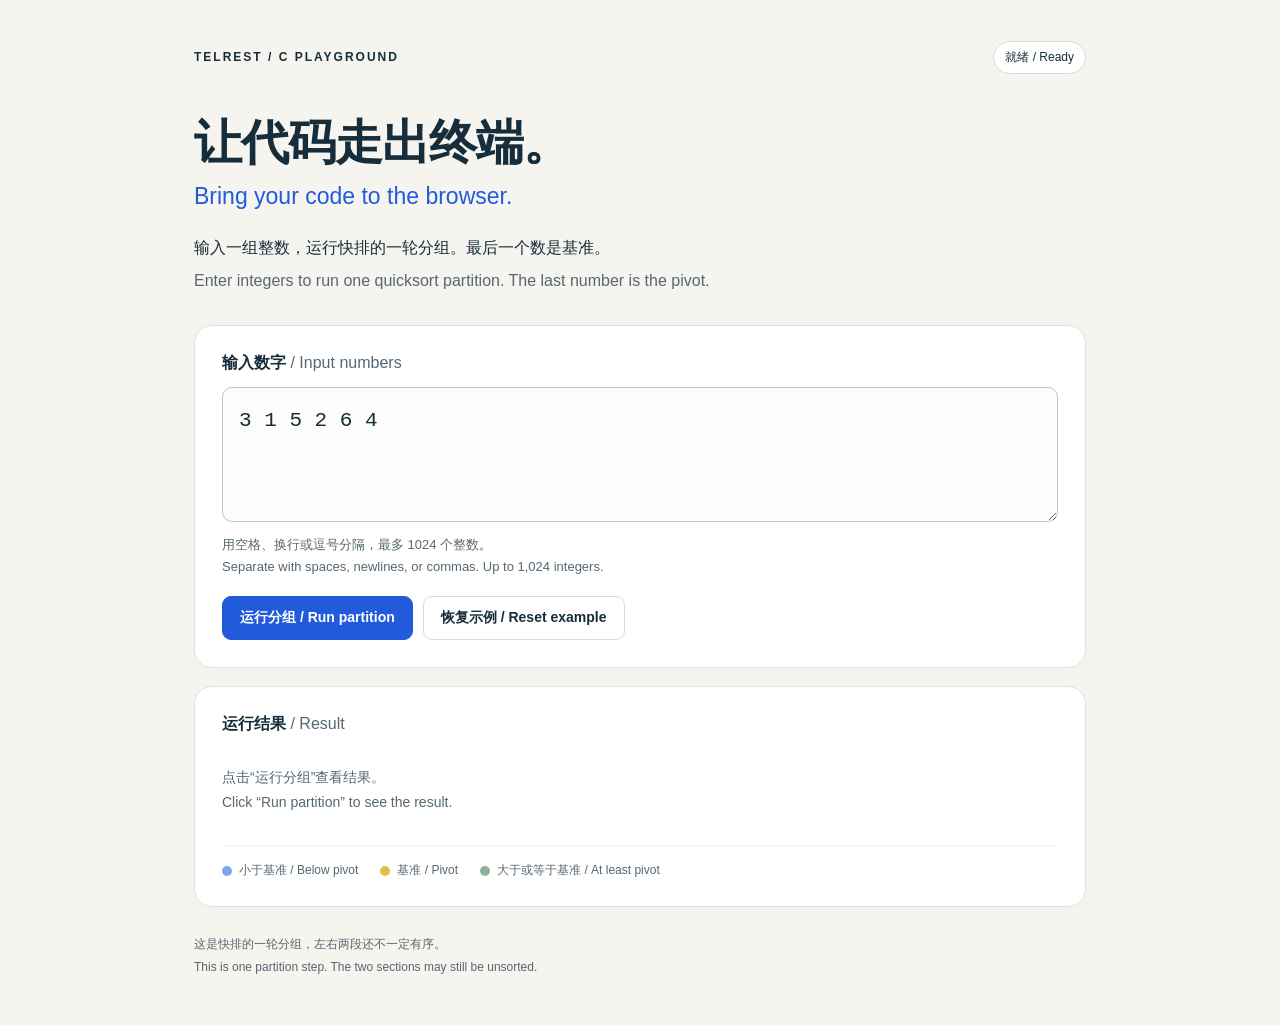
==== index.html @ 0d6974fc "Publish C partition playground with WebAssembly" ====
<!doctype html>
<html lang="zh-CN">
<head>
  <meta charset="utf-8">
  <meta name="viewport" content="width=device-width, initial-scale=1">
  <meta name="description" content="输入数字，在浏览器中运行用 C 编写的快排分组函数。 Run a C partition function in your browser.">
  <title>C 分组实验 · Partition playground</title>
  <link rel="stylesheet" href="./style.css">
  <script defer src="./partition.js"></script>
  <script defer src="./app.js"></script>
</head>
<body>
  <main>
    <header>
      <p class="eyebrow">TELREST / C PLAYGROUND</p>
      <span id="status" class="status" role="status">加载中 / Loading</span>
    </header>
    <section class="intro">
      <h1>让代码走出终端。</h1>
      <p class="english-title">Bring your code to the browser.</p>
      <p>输入一组整数，运行快排的一轮分组。最后一个数是基准。</p>
      <p class="translation" lang="en">Enter integers to run one quicksort partition. The last number is the pivot.</p>
    </section>
    <section class="card" aria-labelledby="input-title">
      <form id="partition-form">
        <label id="input-title" for="numbers">输入数字 <span lang="en">/ Input numbers</span></label>
        <textarea id="numbers" name="numbers" rows="3" maxlength="20000" aria-describedby="input-hint" spellcheck="false">3 1 5 2 6 4</textarea>
        <p id="input-hint" class="hint">用空格、换行或逗号分隔，最多 1024 个整数。<br><span lang="en">Separate with spaces, newlines, or commas. Up to 1,024 integers.</span></p>
        <div class="actions">
          <button id="run" type="submit" disabled>运行分组 <span lang="en">/ Run partition</span></button>
          <button id="example" class="secondary" type="button">恢复示例 <span lang="en">/ Reset example</span></button>
        </div>
      </form>
      <p id="error" class="error" role="alert" hidden></p>
    </section>
    <section class="card output" aria-labelledby="result-title">
      <div class="section-heading">
        <h2 id="result-title">运行结果 <span lang="en">/ Result</span></h2>
        <span id="pivot-label" class="pivot-label" hidden></span>
      </div>
      <div id="result" class="numbers" role="status" aria-live="polite">
        <p class="placeholder">点击“运行分组”查看结果。<br><span lang="en">Click “Run partition” to see the result.</span></p>
      </div>
      <p id="position" class="hint" hidden></p>
      <div class="legend" aria-label="颜色说明 / Color legend">
        <span><i class="dot left"></i>小于基准 / Below pivot</span>
        <span><i class="dot pivot"></i>基准 / Pivot</span>
        <span><i class="dot right"></i>大于或等于基准 / At least pivot</span>
      </div>
    </section>
    <footer>
      <p>这是快排的一轮分组，左右两段还不一定有序。</p>
      <p lang="en">This is one partition step. The two sections may still be unsorted.</p>
    </footer>
  </main>
</body>
</html>
---- style.css ----
:root { color-scheme: light; --ink: #162d3b; --muted: #566772; --paper: #f5f4ee; --blue: #215bdb; }
* { box-sizing: border-box; }
body { margin: 0; background: var(--paper); color: var(--ink); font-family: "Segoe UI", "Microsoft YaHei", sans-serif; }
main { max-width: 940px; margin: 0 auto; padding: 38px 24px 44px; }
header { display: flex; justify-content: space-between; align-items: center; gap: 14px; }
.eyebrow { font-size: 12px; font-weight: 700; letter-spacing: 2px; }
.status { font-size: 12px; border: 1px solid #d5dcd8; padding: 7px 11px; border-radius: 30px; background: #fff; }
.intro { padding: 35px 0 25px; }
h1 { font-size: clamp(30px, 5vw, 48px); letter-spacing: -1px; margin: 0 0 8px; }
.english-title { font-size: 23px; margin: 0 0 24px; color: var(--blue); }
.intro p:not(.english-title) { margin: 6px 0; line-height: 1.7; }
.translation, .hint, .placeholder, footer { color: var(--muted); }
.card { background: #fff; padding: 27px; border: 1px solid #e0e3dc; border-radius: 18px; margin-bottom: 18px; box-shadow: 0 5px 24px #162d3b04; }
label { display: block; font-weight: 650; margin-bottom: 13px; }
label span, h2 span { font-weight: 400; color: var(--muted); }
textarea { display: block; width: 100%; resize: vertical; min-height: 112px; padding: 16px; border: 1px solid #bbc6ce; background: #fcfcfa; border-radius: 10px; color: var(--ink); font: 21px/1.6 Consolas, monospace; }
textarea:focus-visible, button:focus-visible { outline: 3px solid #a5c0ff; outline-offset: 3px; }
.hint { font-size: 13px; line-height: 1.65; margin: 12px 0 19px; }
.actions { display: flex; flex-wrap: wrap; gap: 10px; }
button { border: 1px solid var(--blue); border-radius: 9px; padding: 12px 17px; background: var(--blue); color: white; font-size: 14px; font-weight: 600; cursor: pointer; }
button:hover:not(:disabled) { background: #1747af; }
button:disabled { opacity: .5; cursor: wait; }
button.secondary { background: white; border-color: #d4dce1; color: var(--ink); }
button.secondary:hover { background: #f2f5f7; }
.section-heading { display: flex; align-items: center; justify-content: space-between; flex-wrap: wrap; gap: 10px; }
h2 { margin: 0; font-size: 16px; }
.pivot-label { font-size: 12px; color: #655012; background: #fff3c2; padding: 6px 10px; border-radius: 7px; }
.numbers { display: flex; flex-wrap: wrap; align-items: center; gap: 9px; padding: 23px 0; min-height: 110px; }
.number { display: inline-flex; justify-content: center; align-items: center; min-width: 49px; min-height: 49px; padding: 8px 13px; border: 1px solid transparent; border-radius: 10px; font: 22px Consolas, monospace; overflow-wrap: anywhere; max-width: 100%; }
.number.left { background: #e8f0ff; border-color: #c9daff; color: #214887; }
.number.pivot { background: #fff0ac; border-color: #e6c94b; color: #51410e; font-weight: bold; }
.number.right { background: #eaf2ec; border-color: #ccdcd0; color: #2e5940; }
.placeholder { font-size: 14px; line-height: 1.8; margin: 0; }
.legend { border-top: 1px solid #edf0eb; padding-top: 16px; display: flex; flex-wrap: wrap; gap: 14px 22px; font-size: 12px; color: var(--muted); }
.legend span { display: inline-flex; align-items: center; gap: 7px; }
.dot { width: 10px; height: 10px; display: inline-block; border-radius: 50%; }
.dot.left { background: #7ea6ef; }.dot.pivot { background: #dec14b; }.dot.right { background: #8bb399; }
.error { color: #a32d2d; background: #fff2f1; border-radius: 8px; padding: 13px; font-size: 14px; line-height: 1.6; }
footer { padding-top: 6px; font-size: 12px; line-height: 1.6; } footer p { margin: 4px 0; }
[hidden] { display: none !important; }
@media (max-width: 540px) { main { padding: 22px 16px; }.card { padding: 20px; }.intro { padding-top: 27px; }.english-title { font-size: 18px; }.actions button { width: 100%; }.eyebrow { font-size: 10px; letter-spacing: 1px; }.status { font-size: 10px; } }
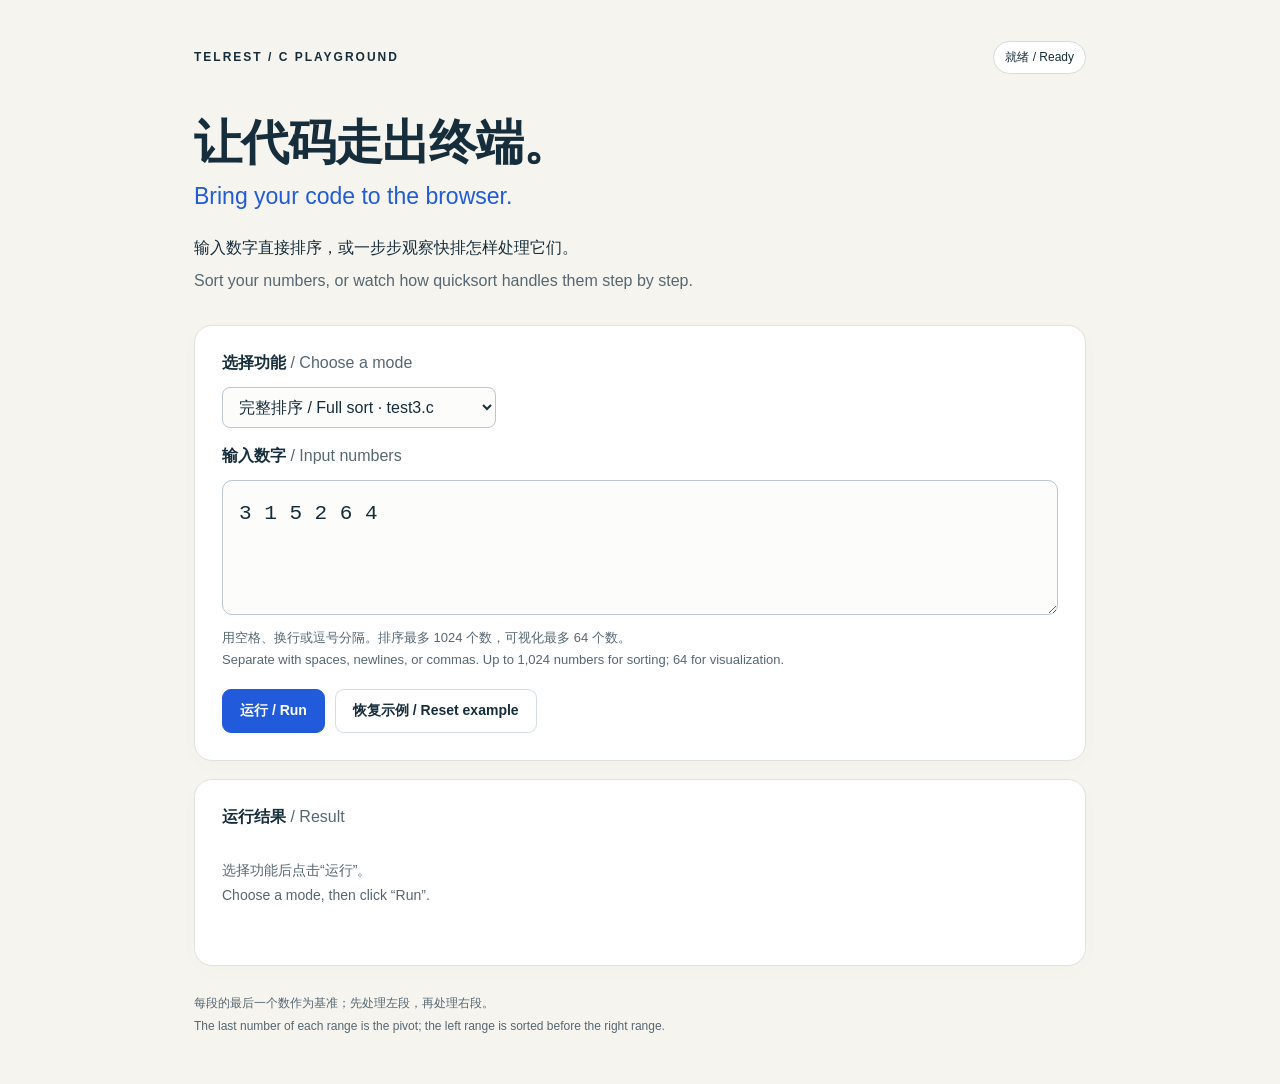
==== commit 33dafd6a: "Publish full sorting and interactive visualization" ====
--- a/index.html
+++ b/index.html
@@ -4,10 +4,10 @@
   <meta charset="utf-8">
   <meta name="viewport" content="width=device-width, initial-scale=1">
   <meta name="description" content="输入数字，在浏览器中运行用 C 编写的快排分组函数。 Run a C partition function in your browser.">
-  <title>C 分组实验 · Partition playground</title>
-  <link rel="stylesheet" href="./style.css">
-  <script defer src="./partition.js"></script>
-  <script defer src="./app.js"></script>
+  <title>快速排序——learning · Quicksort playground</title>
+  <link rel="stylesheet" href="./style.css?v=sort2">
+  <script defer src="./partition.js?v=sort2"></script>
+  <script defer src="./app.js?v=sort2"></script>
 </head>
 <body>
   <main>
@@ -18,16 +18,22 @@
     <section class="intro">
       <h1>让代码走出终端。</h1>
       <p class="english-title">Bring your code to the browser.</p>
-      <p>输入一组整数，运行快排的一轮分组。最后一个数是基准。</p>
-      <p class="translation" lang="en">Enter integers to run one quicksort partition. The last number is the pivot.</p>
+      <p>输入数字直接排序，或一步步观察快排怎样处理它们。</p>
+      <p class="translation" lang="en">Sort your numbers, or watch how quicksort handles them step by step.</p>
     </section>
     <section class="card" aria-labelledby="input-title">
       <form id="partition-form">
+        <label for="mode">选择功能 <span lang="en">/ Choose a mode</span></label>
+        <select id="mode" name="mode">
+          <option value="sort">完整排序 / Full sort · test3.c</option>
+          <option value="visual">排序过程 / Visualization · test4.c</option>
+          <option value="partition">一轮分组 / One partition</option>
+        </select>
         <label id="input-title" for="numbers">输入数字 <span lang="en">/ Input numbers</span></label>
         <textarea id="numbers" name="numbers" rows="3" maxlength="20000" aria-describedby="input-hint" spellcheck="false">3 1 5 2 6 4</textarea>
-        <p id="input-hint" class="hint">用空格、换行或逗号分隔，最多 1024 个整数。<br><span lang="en">Separate with spaces, newlines, or commas. Up to 1,024 integers.</span></p>
+        <p id="input-hint" class="hint">用空格、换行或逗号分隔。排序最多 1024 个数，可视化最多 64 个数。<br><span lang="en">Separate with spaces, newlines, or commas. Up to 1,024 numbers for sorting; 64 for visualization.</span></p>
         <div class="actions">
-          <button id="run" type="submit" disabled>运行分组 <span lang="en">/ Run partition</span></button>
+          <button id="run" type="submit" disabled>运行 <span lang="en">/ Run</span></button>
           <button id="example" class="secondary" type="button">恢复示例 <span lang="en">/ Reset example</span></button>
         </div>
       </form>
@@ -38,19 +44,35 @@
         <h2 id="result-title">运行结果 <span lang="en">/ Result</span></h2>
         <span id="pivot-label" class="pivot-label" hidden></span>
       </div>
+      <div id="playback" class="playback" hidden>
+        <div class="actions">
+          <button id="play" type="button">播放 / Play</button>
+          <button id="previous" class="secondary" type="button">上一步 / Previous</button>
+          <button id="next" class="secondary" type="button">下一步 / Next</button>
+          <button id="restart" class="secondary" type="button">从头查看 / Restart</button>
+        </div>
+        <label class="speed-label" for="speed">每步间隔 / Step interval
+          <select id="speed"><option value="1200">1.2 秒 / seconds</option><option value="600">0.6 秒 / seconds</option><option value="250">0.25 秒 / seconds</option></select>
+        </label>
+        <label for="timeline">查看步骤 / Browse steps</label>
+        <input id="timeline" type="range" min="0" max="1" value="0" step="1">
+        <p id="step-description" class="step-description" aria-live="polite"></p>
+        <div id="bars" class="bars" aria-label="排序柱状图 / Sorting bars"></div>
+        <p class="hint">柱高按这组数字的范围缩放，下方显示实际数值。每一步对应一次分组结束。<br><span lang="en">Bar heights are scaled to the input range; actual values appear below. Each intermediate step shows a completed partition.</span></p>
+      </div>
       <div id="result" class="numbers" role="status" aria-live="polite">
-        <p class="placeholder">点击“运行分组”查看结果。<br><span lang="en">Click “Run partition” to see the result.</span></p>
+        <p class="placeholder">选择功能后点击“运行”。<br><span lang="en">Choose a mode, then click “Run”.</span></p>
       </div>
       <p id="position" class="hint" hidden></p>
-      <div class="legend" aria-label="颜色说明 / Color legend">
+      <div id="legend" class="legend" aria-label="颜色说明 / Color legend" hidden>
         <span><i class="dot left"></i>小于基准 / Below pivot</span>
         <span><i class="dot pivot"></i>基准 / Pivot</span>
         <span><i class="dot right"></i>大于或等于基准 / At least pivot</span>
       </div>
     </section>
     <footer>
-      <p>这是快排的一轮分组，左右两段还不一定有序。</p>
-      <p lang="en">This is one partition step. The two sections may still be unsorted.</p>
+      <p>每段的最后一个数作为基准；先处理左段，再处理右段。</p>
+      <p lang="en">The last number of each range is the pivot; the left range is sorted before the right range.</p>
     </footer>
   </main>
 </body>
--- a/style.css
+++ b/style.css
@@ -15,11 +15,14 @@
 label span, h2 span { font-weight: 400; color: var(--muted); }
 textarea { display: block; width: 100%; resize: vertical; min-height: 112px; padding: 16px; border: 1px solid #bbc6ce; background: #fcfcfa; border-radius: 10px; color: var(--ink); font: 21px/1.6 Consolas, monospace; }
 textarea:focus-visible, button:focus-visible { outline: 3px solid #a5c0ff; outline-offset: 3px; }
+select { max-width: 100%; padding: 10px 12px; border: 1px solid #bbc6ce; border-radius: 8px; background: #fcfcfa; color: var(--ink); font: inherit; margin-bottom: 18px; }
+select:focus-visible, input:focus-visible { outline: 3px solid #a5c0ff; outline-offset: 3px; }
 .hint { font-size: 13px; line-height: 1.65; margin: 12px 0 19px; }
 .actions { display: flex; flex-wrap: wrap; gap: 10px; }
 button { border: 1px solid var(--blue); border-radius: 9px; padding: 12px 17px; background: var(--blue); color: white; font-size: 14px; font-weight: 600; cursor: pointer; }
 button:hover:not(:disabled) { background: #1747af; }
 button:disabled { opacity: .5; cursor: wait; }
+.playback button:disabled { cursor: default; }
 button.secondary { background: white; border-color: #d4dce1; color: var(--ink); }
 button.secondary:hover { background: #f2f5f7; }
 .section-heading { display: flex; align-items: center; justify-content: space-between; flex-wrap: wrap; gap: 10px; }
@@ -30,6 +33,18 @@
 .number.left { background: #e8f0ff; border-color: #c9daff; color: #214887; }
 .number.pivot { background: #fff0ac; border-color: #e6c94b; color: #51410e; font-weight: bold; }
 .number.right { background: #eaf2ec; border-color: #ccdcd0; color: #2e5940; }
+.number.neutral { background: #f0f2f4; border-color: #dce1e5; color: #64707b; }
+.number.sorted { background: #eaf2ec; border-color: #ccdcd0; color: #2e5940; }
+.playback { margin-top: 23px; }
+.speed-label { display: flex; align-items: center; flex-wrap: wrap; gap: 12px; margin-top: 20px; font-size: 13px; }
+.speed-label select { margin: 0; font-size: 13px; }
+#timeline { width: 100%; accent-color: var(--blue); cursor: pointer; }
+.step-description { min-height: 48px; font-size: 14px; line-height: 1.7; }
+.bars { display: flex; align-items: flex-end; gap: 6px; overflow-x: auto; padding: 12px 5px 8px; border-bottom: 1px solid #dce1e5; min-height: 198px; }
+.bar-column { flex: 1 0 30px; min-width: 30px; display: flex; flex-direction: column; justify-content: flex-end; align-items: center; }
+.bar-column span { font: 12px Consolas, monospace; max-width: 90px; overflow-wrap: anywhere; text-align: center; padding-top: 8px; }
+.bar { width: 100%; max-width: 65px; border-radius: 5px 5px 0 0; background: #c5cdd4; }
+.bar.left { background: #7ea6ef; }.bar.pivot { background: #dec14b; }.bar.right, .bar.sorted { background: #8bb399; }
 .placeholder { font-size: 14px; line-height: 1.8; margin: 0; }
 .legend { border-top: 1px solid #edf0eb; padding-top: 16px; display: flex; flex-wrap: wrap; gap: 14px 22px; font-size: 12px; color: var(--muted); }
 .legend span { display: inline-flex; align-items: center; gap: 7px; }
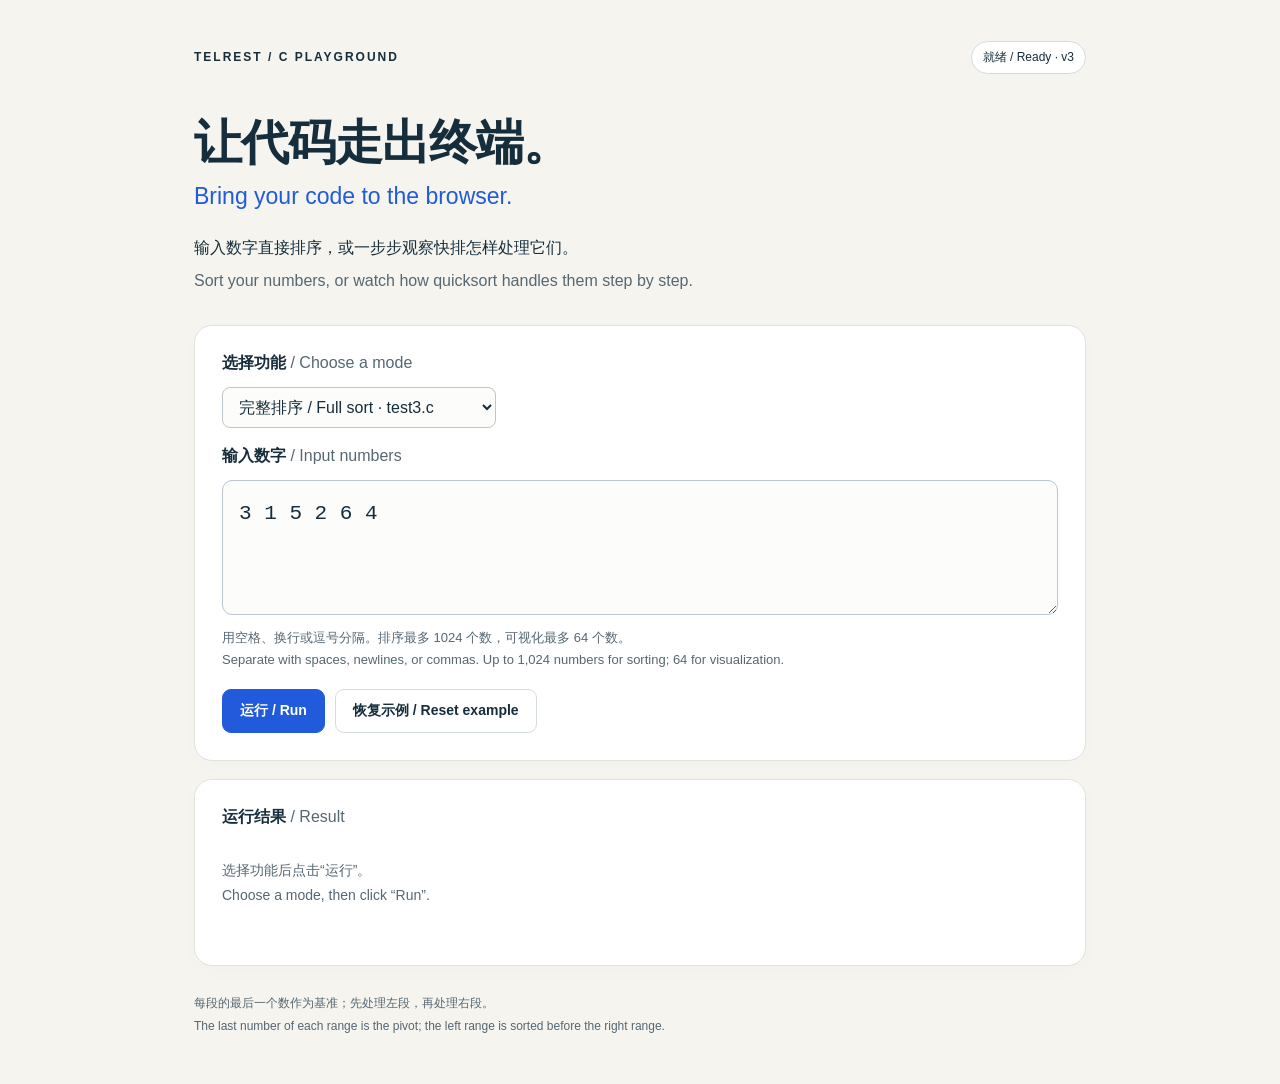
==== commit 00196ff1: "Publish full sorting and interactive visualization" ====
--- a/index.html
+++ b/index.html
@@ -5,15 +5,15 @@
   <meta name="viewport" content="width=device-width, initial-scale=1">
   <meta name="description" content="输入数字，在浏览器中运行用 C 编写的快排分组函数。 Run a C partition function in your browser.">
   <title>快速排序——learning · Quicksort playground</title>
-  <link rel="stylesheet" href="./style.css?v=sort2">
-  <script defer src="./partition.js?v=sort2"></script>
-  <script defer src="./app.js?v=sort2"></script>
+  <link rel="stylesheet" href="./style.css?v=sort3">
+  <script defer src="./partition.js?v=sort3"></script>
+  <script defer src="./app.js?v=sort3"></script>
 </head>
 <body>
   <main>
     <header>
       <p class="eyebrow">TELREST / C PLAYGROUND</p>
-      <span id="status" class="status" role="status">加载中 / Loading</span>
+      <span id="status" class="status" role="status">加载中 / Loading · v3</span>
     </header>
     <section class="intro">
       <h1>让代码走出终端。</h1>
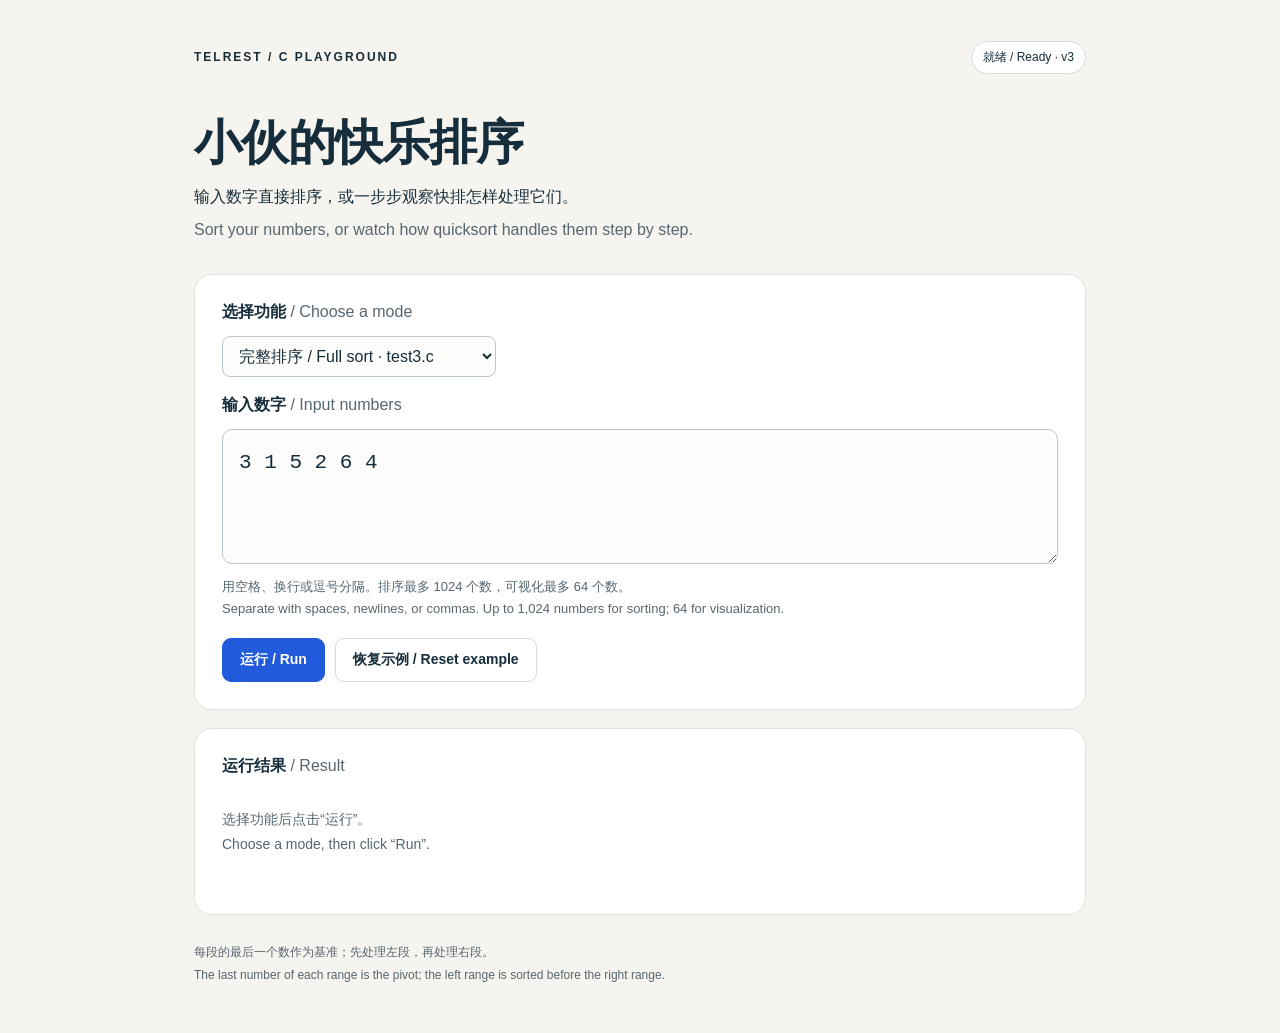
==== commit 27abbb25: "Update title and heading in index.html" ====
--- a/index.html
+++ b/index.html
@@ -16,8 +16,7 @@
       <span id="status" class="status" role="status">加载中 / Loading · v3</span>
     </header>
     <section class="intro">
-      <h1>让代码走出终端。</h1>
-      <p class="english-title">Bring your code to the browser.</p>
+      <h1>小伙的快乐排序</h1>
       <p>输入数字直接排序，或一步步观察快排怎样处理它们。</p>
       <p class="translation" lang="en">Sort your numbers, or watch how quicksort handles them step by step.</p>
     </section>
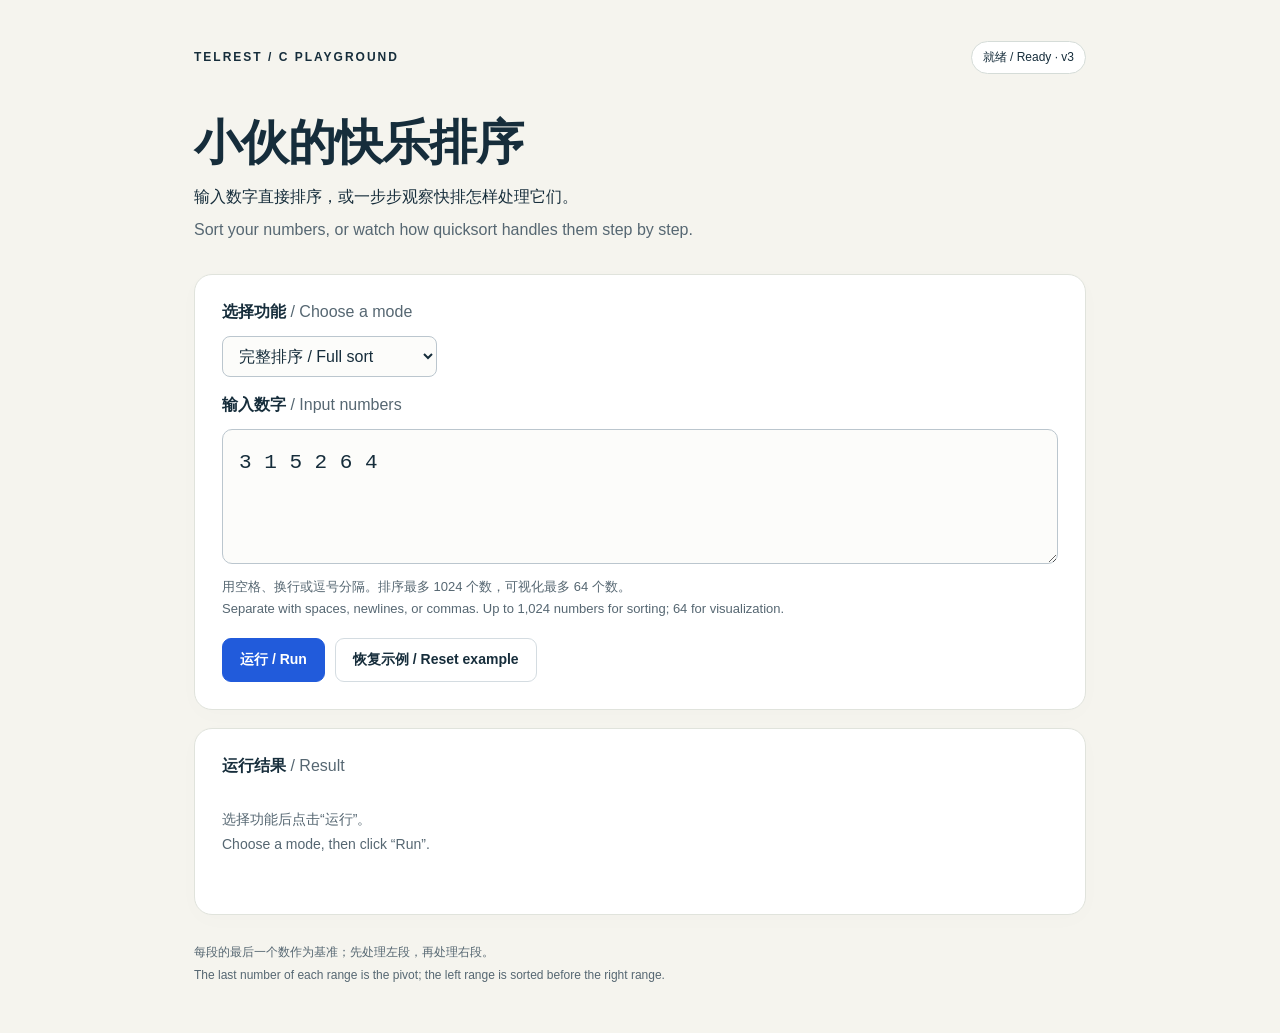
==== commit df70ecbb: "Remove file references from option values" ====
--- a/index.html
+++ b/index.html
@@ -24,8 +24,8 @@
       <form id="partition-form">
         <label for="mode">选择功能 <span lang="en">/ Choose a mode</span></label>
         <select id="mode" name="mode">
-          <option value="sort">完整排序 / Full sort · test3.c</option>
-          <option value="visual">排序过程 / Visualization · test4.c</option>
+          <option value="sort">完整排序 / Full sort </option>
+          <option value="visual">排序过程 / Visualization </option>
           <option value="partition">一轮分组 / One partition</option>
         </select>
         <label id="input-title" for="numbers">输入数字 <span lang="en">/ Input numbers</span></label>
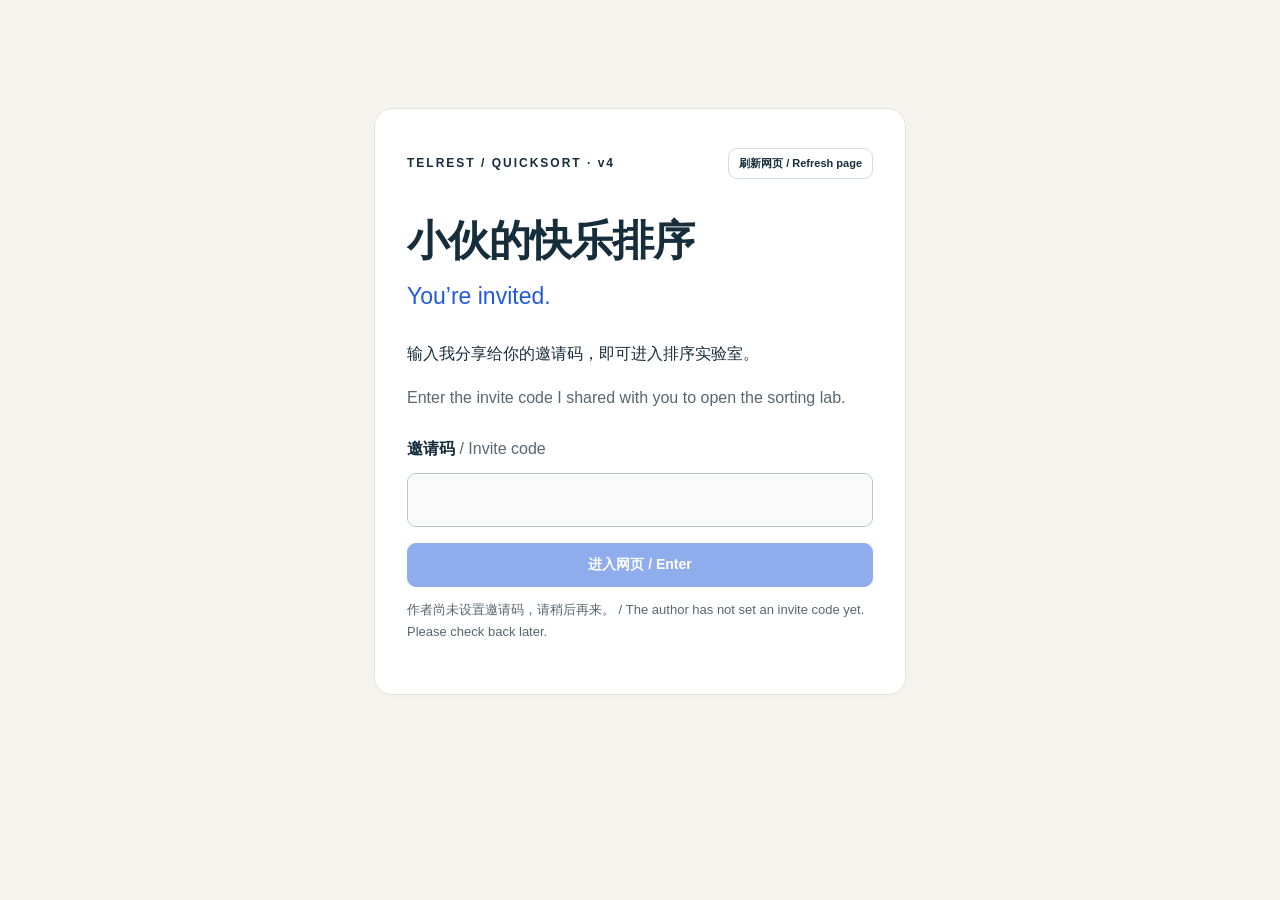
==== commit 53938a98: "Publish invite-code entry with blank initial configuration" ====
--- a/index.html
+++ b/index.html
@@ -5,18 +5,40 @@
   <meta name="viewport" content="width=device-width, initial-scale=1">
   <meta name="description" content="输入数字，在浏览器中运行用 C 编写的快排分组函数。 Run a C partition function in your browser.">
   <title>快速排序——learning · Quicksort playground</title>
-  <link rel="stylesheet" href="./style.css?v=sort3">
-  <script defer src="./partition.js?v=sort3"></script>
-  <script defer src="./app.js?v=sort3"></script>
+  <link rel="stylesheet" href="./style.css?v=invite4">
+  <script defer src="./invite.js?v=invite4"></script>
 </head>
 <body>
-  <main>
+  <main id="invite-gate" class="invite-gate">
+    <section class="card invite-card" aria-labelledby="invite-title">
+      <div class="section-heading">
+        <p class="eyebrow">TELREST / QUICKSORT · v4</p>
+        <button class="secondary refresh-link" type="button" data-refresh>刷新网页 / Refresh page</button>
+      </div>
+      <h1 id="invite-title">小伙的快乐排序</h1>
+      <p class="english-title">You’re invited.</p>
+      <p>输入我分享给你的邀请码，即可进入排序实验室。</p>
+      <p class="translation" lang="en">Enter the invite code I shared with you to open the sorting lab.</p>
+      <form id="invite-form">
+        <label for="invite-code">邀请码 <span lang="en">/ Invite code</span></label>
+        <input id="invite-code" name="invite-code" type="password" autocomplete="off" maxlength="128" required aria-describedby="invite-error" disabled>
+        <button id="invite-submit" type="submit" disabled>进入网页 / Enter</button>
+        <p id="invite-error" class="error" role="alert" hidden></p>
+        <p id="invite-status" class="hint" role="status">加载入口 / Loading entry…</p>
+      </form>
+      <noscript><p class="error">请启用 JavaScript 后访问。 / Enable JavaScript to use this page.</p></noscript>
+    </section>
+  </main>
+  <main id="playground" hidden>
     <header>
       <p class="eyebrow">TELREST / C PLAYGROUND</p>
-      <span id="status" class="status" role="status">加载中 / Loading · v3</span>
+      <div class="header-tools">
+        <button class="secondary refresh-link" type="button" data-refresh>刷新网页 / Refresh page</button>
+        <span id="status" class="status" role="status">加载中 / Loading · v4</span>
+      </div>
     </header>
     <section class="intro">
-      <h1>小伙的快乐排序</h1>
+      <h1 id="page-title">小伙的快乐排序</h1>
       <p>输入数字直接排序，或一步步观察快排怎样处理它们。</p>
       <p class="translation" lang="en">Sort your numbers, or watch how quicksort handles them step by step.</p>
     </section>
--- a/style.css
+++ b/style.css
@@ -53,4 +53,14 @@
 .error { color: #a32d2d; background: #fff2f1; border-radius: 8px; padding: 13px; font-size: 14px; line-height: 1.6; }
 footer { padding-top: 6px; font-size: 12px; line-height: 1.6; } footer p { margin: 4px 0; }
 [hidden] { display: none !important; }
+.header-tools { display: flex; flex-wrap: wrap; align-items: center; justify-content: flex-end; gap: 8px; }
+.refresh-link { padding: 7px 10px; font-size: 11px; }
+.invite-gate { max-width: 580px; padding-top: clamp(35px, 12vh, 130px); }
+.invite-card { padding: 32px; }
+.invite-card h1 { margin-top: 28px; font-size: clamp(28px, 5vw, 42px); }
+.invite-card p { line-height: 1.7; }
+#invite-form { margin-top: 28px; }
+#invite-code { width: 100%; padding: 14px; margin-bottom: 16px; border: 1px solid #bbc6ce; border-radius: 9px; font: 20px Consolas, monospace; }
+#invite-submit { width: 100%; }
+@media (max-width: 540px) { .invite-card { padding: 24px; } }
 @media (max-width: 540px) { main { padding: 22px 16px; }.card { padding: 20px; }.intro { padding-top: 27px; }.english-title { font-size: 18px; }.actions button { width: 100%; }.eyebrow { font-size: 10px; letter-spacing: 1px; }.status { font-size: 10px; } }
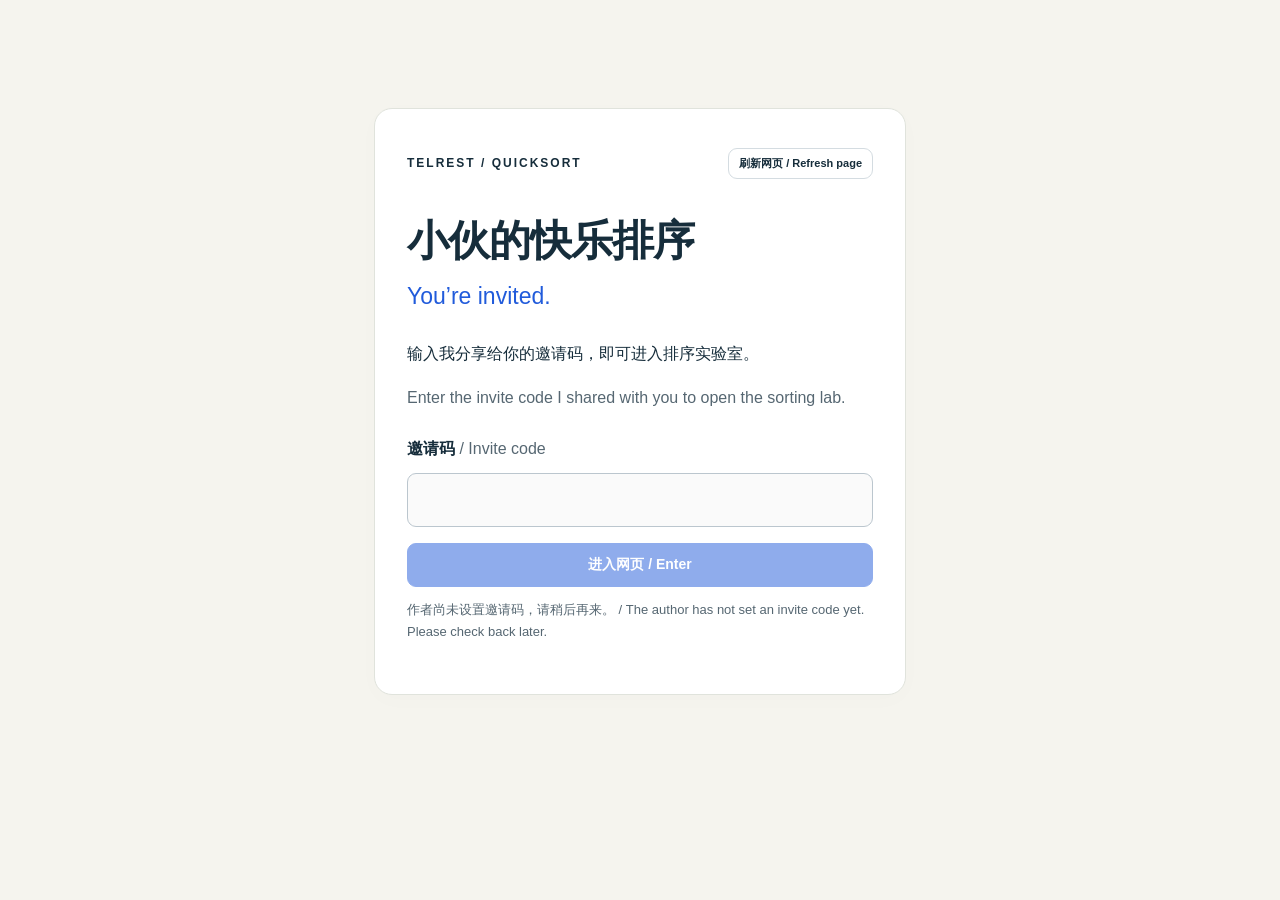
==== commit a148022c: "Remove version indicators from HTML elements" ====
--- a/index.html
+++ b/index.html
@@ -12,7 +12,7 @@
   <main id="invite-gate" class="invite-gate">
     <section class="card invite-card" aria-labelledby="invite-title">
       <div class="section-heading">
-        <p class="eyebrow">TELREST / QUICKSORT · v4</p>
+        <p class="eyebrow">TELREST / QUICKSORT </p>
         <button class="secondary refresh-link" type="button" data-refresh>刷新网页 / Refresh page</button>
       </div>
       <h1 id="invite-title">小伙的快乐排序</h1>
@@ -34,7 +34,7 @@
       <p class="eyebrow">TELREST / C PLAYGROUND</p>
       <div class="header-tools">
         <button class="secondary refresh-link" type="button" data-refresh>刷新网页 / Refresh page</button>
-        <span id="status" class="status" role="status">加载中 / Loading · v4</span>
+        <span id="status" class="status" role="status">加载中 / Loading </span>
       </div>
     </header>
     <section class="intro">
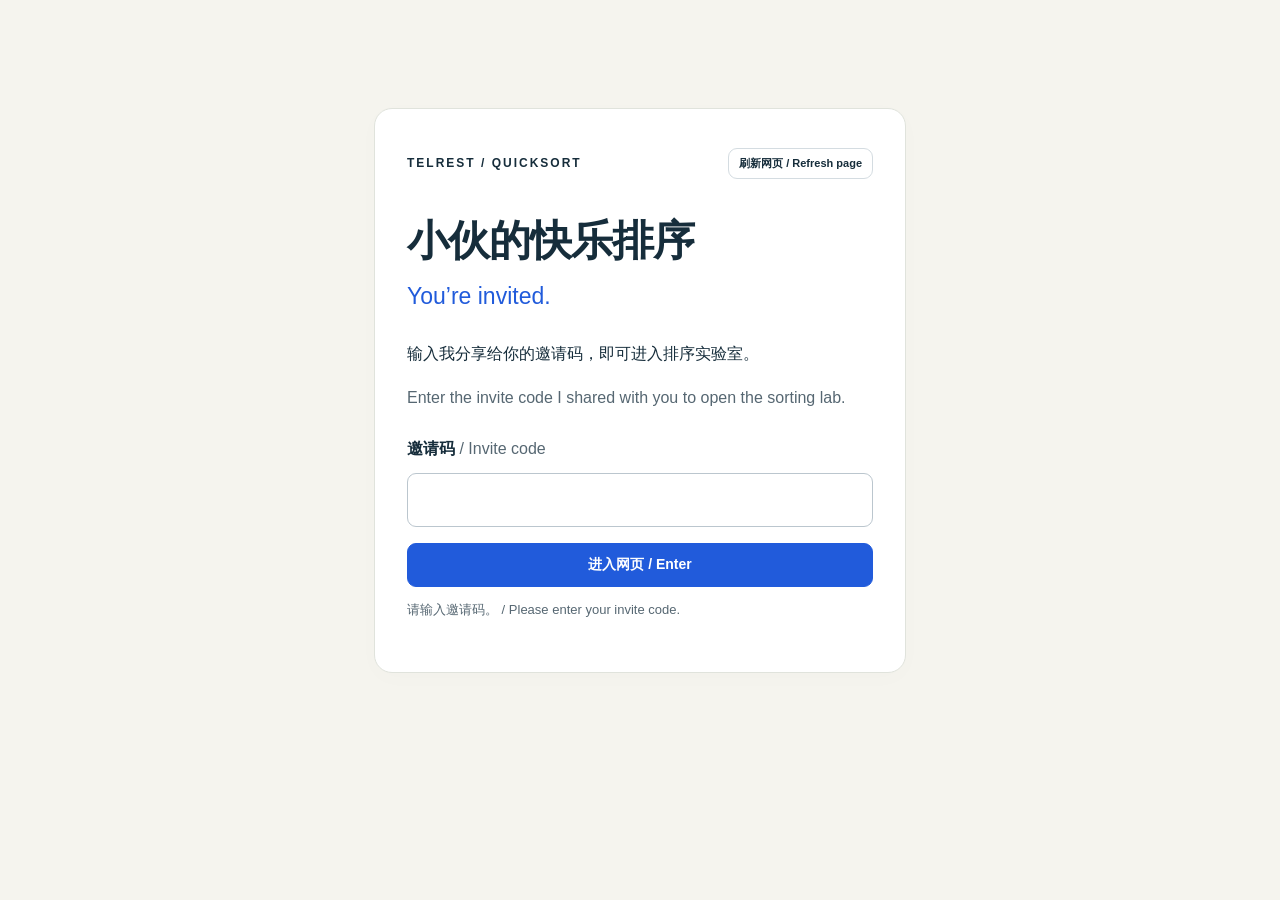
==== commit b3236fec: "Remove visible version labels while preserving invite settings" ====
--- a/index.html
+++ b/index.html
@@ -6,7 +6,7 @@
   <meta name="description" content="输入数字，在浏览器中运行用 C 编写的快排分组函数。 Run a C partition function in your browser.">
   <title>快速排序——learning · Quicksort playground</title>
   <link rel="stylesheet" href="./style.css?v=invite4">
-  <script defer src="./invite.js?v=invite4"></script>
+  <script defer src="./invite.js?v=clean-label"></script>
 </head>
 <body>
   <main id="invite-gate" class="invite-gate">
